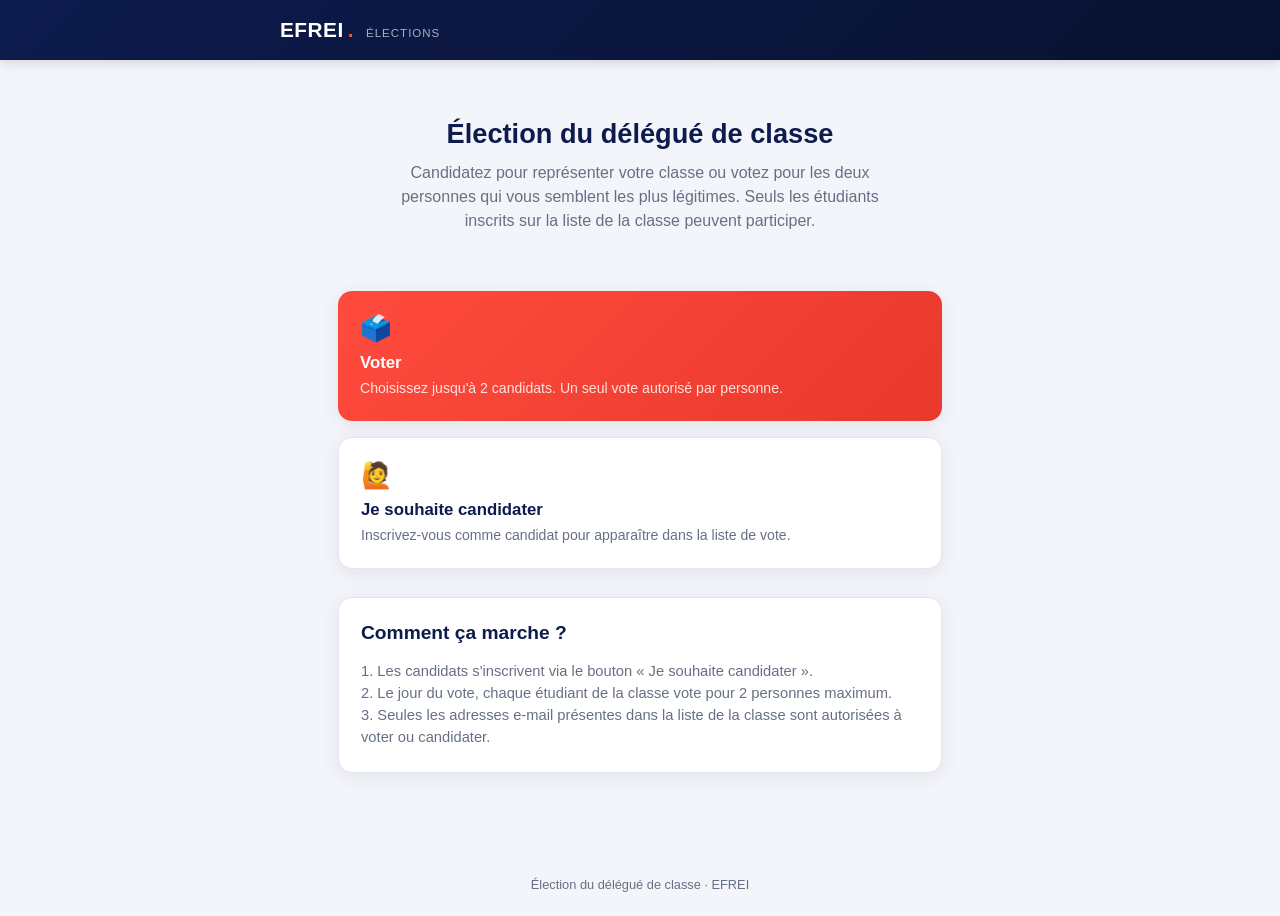
==== index.html @ b3f7b699 "Site de vote pour l'élection du délégué EFREI Site statique (candidature + vote) avec vérification d" ====
<!DOCTYPE html>
<html lang="fr">
<head>
  <meta charset="UTF-8" />
  <meta name="viewport" content="width=device-width, initial-scale=1.0, maximum-scale=1" />
  <title>Élection du délégué — EFREI</title>
  <meta name="description" content="Votez ou candidatez pour l'élection du délégué de classe EFREI." />
  <link rel="stylesheet" href="style.css" />
</head>
<body>
  <header class="site-header">
    <div class="header-inner">
      <span class="brand">
        <span>EFREI</span><span class="brand-mark">.</span>
        <span class="brand-sub">Élections</span>
      </span>
    </div>
  </header>

  <main>
    <section class="hero">
      <h1>Élection du délégué de classe</h1>
      <p>
        Candidatez pour représenter votre classe ou votez pour les deux
        personnes qui vous semblent les plus légitimes. Seuls les étudiants
        inscrits sur la liste de la classe peuvent participer.
      </p>
    </section>

    <div class="action-grid">
      <a class="action-card primary" href="voter.html">
        <span class="icon">🗳️</span>
        <h3>Voter</h3>
        <p>Choisissez jusqu'à 2 candidats. Un seul vote autorisé par personne.</p>
      </a>

      <a class="action-card" href="candidater.html">
        <span class="icon">🙋</span>
        <h3>Je souhaite candidater</h3>
        <p>Inscrivez-vous comme candidat pour apparaître dans la liste de vote.</p>
      </a>
    </div>

    <div class="card" style="margin-top: 28px;">
      <h2>Comment ça marche ?</h2>
      <p class="card-desc" style="margin-bottom:0;">
        1. Les candidats s'inscrivent via le bouton « Je souhaite candidater ».<br />
        2. Le jour du vote, chaque étudiant de la classe vote pour 2 personnes maximum.<br />
        3. Seules les adresses e-mail présentes dans la liste de la classe sont autorisées à voter ou candidater.
      </p>
    </div>
  </main>

  <footer class="site-footer">
    Élection du délégué de classe · EFREI
  </footer>
</body>
</html>
---- style.css ----
:root {
  --navy: #0d1b4d;
  --navy-dark: #081230;
  --navy-light: #16295f;
  --accent: #ff4b3e;
  --accent-dark: #e8392c;
  --bg: #f4f5fa;
  --card-bg: #ffffff;
  --text: #16192b;
  --text-muted: #667085;
  --border: #e4e6ef;
  --success: #1e9e6b;
  --success-bg: #e8f8f1;
  --error: #d92d20;
  --error-bg: #fdecea;
  --radius: 14px;
  --radius-sm: 8px;
  --shadow: 0 4px 20px rgba(13, 27, 77, 0.08);
}

* {
  box-sizing: border-box;
}

html, body {
  margin: 0;
  padding: 0;
}

body {
  font-family: "Segoe UI", -apple-system, BlinkMacSystemFont, Roboto, Helvetica, Arial, sans-serif;
  background: var(--bg);
  color: var(--text);
  min-height: 100vh;
  display: flex;
  flex-direction: column;
}

a {
  color: inherit;
}

/* Header */
.site-header {
  background: linear-gradient(135deg, var(--navy) 0%, var(--navy-dark) 100%);
  color: #fff;
  padding: 18px 20px;
  position: sticky;
  top: 0;
  z-index: 10;
  box-shadow: 0 2px 12px rgba(0, 0, 0, 0.15);
}

.header-inner {
  max-width: 720px;
  margin: 0 auto;
  display: flex;
  align-items: center;
  justify-content: space-between;
  gap: 12px;
}

.brand {
  display: flex;
  align-items: baseline;
  gap: 4px;
  text-decoration: none;
  color: #fff;
  font-weight: 800;
  font-size: 1.3rem;
  letter-spacing: 0.5px;
}

.brand .brand-mark {
  color: var(--accent);
}

.brand .brand-sub {
  font-weight: 400;
  font-size: 0.72rem;
  color: rgba(255, 255, 255, 0.65);
  letter-spacing: 1px;
  text-transform: uppercase;
  margin-left: 8px;
}

/* Layout */
main {
  flex: 1;
  width: 100%;
  max-width: 640px;
  margin: 0 auto;
  padding: 28px 18px 60px;
}

.site-footer {
  text-align: center;
  padding: 24px 18px;
  color: var(--text-muted);
  font-size: 0.8rem;
}

/* Hero */
.hero {
  text-align: center;
  padding: 28px 0 8px;
}

.hero h1 {
  font-size: 1.7rem;
  margin: 0 0 10px;
  color: var(--navy);
  line-height: 1.3;
}

.hero p {
  color: var(--text-muted);
  font-size: 1rem;
  max-width: 480px;
  margin: 0 auto 26px;
  line-height: 1.5;
}

/* Cards */
.card {
  background: var(--card-bg);
  border-radius: var(--radius);
  box-shadow: var(--shadow);
  padding: 24px 22px;
  margin-bottom: 20px;
  border: 1px solid var(--border);
}

.card h2 {
  margin-top: 0;
  font-size: 1.2rem;
  color: var(--navy);
}

.card-desc {
  color: var(--text-muted);
  font-size: 0.92rem;
  margin-bottom: 18px;
  line-height: 1.5;
}

/* Action grid on homepage */
.action-grid {
  display: flex;
  flex-direction: column;
  gap: 16px;
  margin-top: 24px;
}

.action-card {
  display: block;
  background: var(--card-bg);
  border: 1px solid var(--border);
  border-radius: var(--radius);
  padding: 22px;
  text-decoration: none;
  box-shadow: var(--shadow);
  transition: transform 0.15s ease, box-shadow 0.15s ease;
}

.action-card:active {
  transform: scale(0.98);
}

.action-card .icon {
  font-size: 1.6rem;
  margin-bottom: 10px;
  display: block;
}

.action-card h3 {
  margin: 0 0 6px;
  color: var(--navy);
  font-size: 1.05rem;
}

.action-card p {
  margin: 0;
  color: var(--text-muted);
  font-size: 0.88rem;
  line-height: 1.4;
}

.action-card.primary {
  border: none;
  background: linear-gradient(135deg, var(--accent) 0%, var(--accent-dark) 100%);
}

.action-card.primary h3,
.action-card.primary p {
  color: #fff;
}

.action-card.primary p {
  color: rgba(255, 255, 255, 0.85);
}

/* Forms */
label {
  display: block;
  font-weight: 600;
  font-size: 0.88rem;
  margin-bottom: 6px;
  color: var(--navy);
}

input[type="text"],
input[type="email"],
textarea {
  width: 100%;
  padding: 13px 14px;
  border: 1.5px solid var(--border);
  border-radius: var(--radius-sm);
  font-size: 1rem;
  font-family: inherit;
  background: #fbfbfe;
  transition: border-color 0.15s ease;
}

input[type="text"]:focus,
input[type="email"]:focus,
textarea:focus {
  outline: none;
  border-color: var(--navy);
  background: #fff;
}

.field {
  margin-bottom: 18px;
}

.hint {
  font-size: 0.78rem;
  color: var(--text-muted);
  margin-top: 5px;
}

button.btn,
a.btn {
  display: inline-flex;
  align-items: center;
  justify-content: center;
  width: 100%;
  padding: 14px 18px;
  border: none;
  border-radius: var(--radius-sm);
  background: var(--navy);
  color: #fff;
  font-size: 1rem;
  font-weight: 700;
  cursor: pointer;
  text-decoration: none;
  transition: background 0.15s ease, transform 0.1s ease;
  -webkit-tap-highlight-color: transparent;
}

button.btn:active,
a.btn:active {
  transform: scale(0.98);
}

button.btn:disabled {
  background: #b7bcd6;
  cursor: not-allowed;
}

button.btn.accent {
  background: var(--accent);
}

button.btn.ghost {
  background: transparent;
  color: var(--navy);
  border: 1.5px solid var(--border);
}

/* Messages */
.msg {
  border-radius: var(--radius-sm);
  padding: 13px 15px;
  font-size: 0.9rem;
  margin-bottom: 16px;
  line-height: 1.4;
}

.msg.error {
  background: var(--error-bg);
  color: var(--error);
  border: 1px solid rgba(217, 45, 32, 0.25);
}

.msg.success {
  background: var(--success-bg);
  color: var(--success);
  border: 1px solid rgba(30, 158, 107, 0.25);
}

.msg.info {
  background: #eef1fb;
  color: var(--navy);
  border: 1px solid rgba(13, 27, 77, 0.12);
}

/* Candidate list */
.candidate-list {
  display: flex;
  flex-direction: column;
  gap: 10px;
  margin-bottom: 20px;
}

.candidate-option {
  display: flex;
  align-items: center;
  gap: 12px;
  padding: 14px 16px;
  border: 1.5px solid var(--border);
  border-radius: var(--radius-sm);
  cursor: pointer;
  background: #fbfbfe;
  transition: border-color 0.15s ease, background 0.15s ease;
}

.candidate-option.selected {
  border-color: var(--accent);
  background: #fff5f4;
}

.candidate-option.disabled {
  opacity: 0.45;
  cursor: not-allowed;
}

.candidate-option input[type="checkbox"] {
  width: 20px;
  height: 20px;
  accent-color: var(--accent);
  flex-shrink: 0;
}

.candidate-option .cname {
  font-weight: 600;
  font-size: 0.96rem;
}

.candidate-option .cemail {
  font-size: 0.78rem;
  color: var(--text-muted);
  display: block;
}

.counter {
  text-align: center;
  font-size: 0.85rem;
  color: var(--text-muted);
  margin-bottom: 14px;
}

.counter strong {
  color: var(--navy);
}

.spinner {
  display: inline-block;
  width: 16px;
  height: 16px;
  border: 2px solid rgba(255, 255, 255, 0.4);
  border-top-color: #fff;
  border-radius: 50%;
  animation: spin 0.7s linear infinite;
  margin-right: 8px;
  vertical-align: middle;
}

@keyframes spin {
  to {
    transform: rotate(360deg);
  }
}

.empty-state {
  text-align: center;
  color: var(--text-muted);
  padding: 30px 10px;
  font-size: 0.9rem;
}

.steps-back {
  display: inline-block;
  margin-bottom: 16px;
  font-size: 0.85rem;
  color: var(--text-muted);
  text-decoration: none;
}

.steps-back:hover {
  color: var(--navy);
}

@media (max-width: 420px) {
  .hero h1 {
    font-size: 1.4rem;
  }
  .card {
    padding: 20px 16px;
  }
}
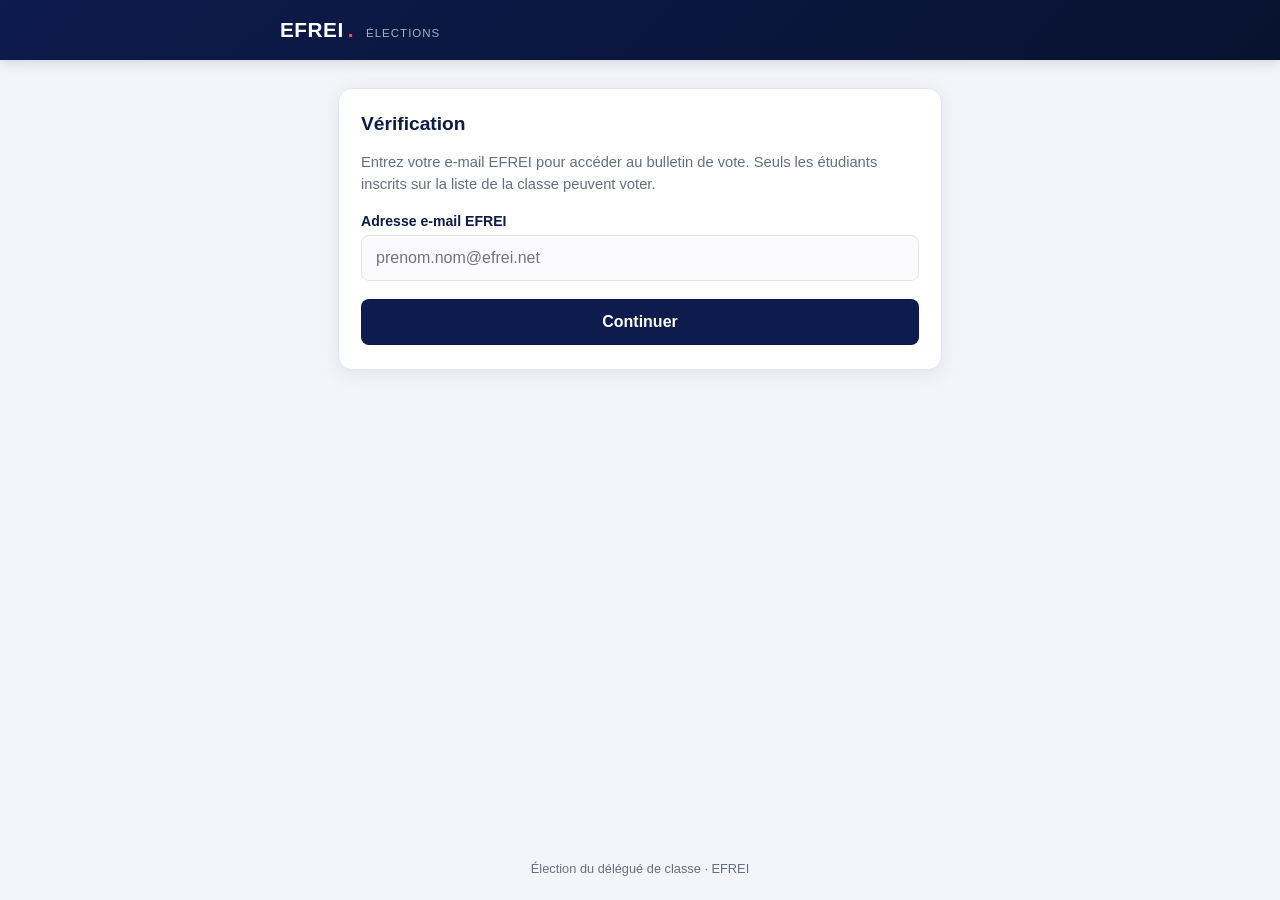
==== commit a8c52733: "Fusionne la vérification e-mail et le bulletin de vote sur une seule page L'e-mail est désormais dem" ====
--- a/index.html
+++ b/index.html
@@ -4,7 +4,7 @@
   <meta charset="UTF-8" />
   <meta name="viewport" content="width=device-width, initial-scale=1.0, maximum-scale=1" />
   <title>Élection du délégué — EFREI</title>
-  <meta name="description" content="Votez ou candidatez pour l'élection du délégué de classe EFREI." />
+  <meta name="description" content="Votez pour l'élection du délégué de classe EFREI." />
   <link rel="stylesheet" href="style.css" />
 </head>
 <body>
@@ -18,41 +18,173 @@
   </header>
 
   <main>
-    <section class="hero">
-      <h1>Élection du délégué de classe</h1>
-      <p>
-        Candidatez pour représenter votre classe ou votez pour les deux
-        personnes qui vous semblent les plus légitimes. Seuls les étudiants
-        inscrits sur la liste de la classe peuvent participer.
+    <!-- Step 1: email -->
+    <div class="card" id="step-email">
+      <h2>Vérification</h2>
+      <p class="card-desc">
+        Entrez votre e-mail EFREI pour accéder au bulletin de vote. Seuls
+        les étudiants inscrits sur la liste de la classe peuvent voter.
       </p>
-    </section>
 
-    <div class="action-grid">
-      <a class="action-card primary" href="voter.html">
-        <span class="icon">🗳️</span>
-        <h3>Voter</h3>
-        <p>Choisissez jusqu'à 2 candidats. Un seul vote autorisé par personne.</p>
-      </a>
+      <div id="msg-email" class="msg" hidden></div>
 
-      <a class="action-card" href="candidater.html">
-        <span class="icon">🙋</span>
-        <h3>Je souhaite candidater</h3>
-        <p>Inscrivez-vous comme candidat pour apparaître dans la liste de vote.</p>
-      </a>
+      <form id="email-form">
+        <div class="field">
+          <label for="voter-email">Adresse e-mail EFREI</label>
+          <input type="email" id="voter-email" required autocomplete="email" placeholder="prenom.nom@efrei.net" />
+        </div>
+        <button type="submit" class="btn" id="check-btn" data-label="Continuer">Continuer</button>
+      </form>
     </div>
 
-    <div class="card" style="margin-top: 28px;">
-      <h2>Comment ça marche ?</h2>
-      <p class="card-desc" style="margin-bottom:0;">
-        1. Les candidats s'inscrivent via le bouton « Je souhaite candidater ».<br />
-        2. Le jour du vote, chaque étudiant de la classe vote pour 2 personnes maximum.<br />
-        3. Seules les adresses e-mail présentes dans la liste de la classe sont autorisées à voter ou candidater.
-      </p>
+    <!-- Step 2: ballot -->
+    <div class="card" id="step-ballot" hidden>
+      <h2>Votre bulletin</h2>
+      <p class="card-desc">Sélectionnez jusqu'à 2 candidats.</p>
+
+      <div id="msg-ballot" class="msg" hidden></div>
+
+      <div class="counter">
+        <strong id="selected-count">0</strong> / 2 candidat(s) sélectionné(s)
+      </div>
+
+      <div id="candidate-list" class="candidate-list"></div>
+
+      <button type="button" class="btn accent" id="vote-btn" data-label="Valider mon vote" disabled>
+        Valider mon vote
+      </button>
+
+      <div class="candidater-cta">
+        <a class="btn-link-small" href="candidater.html">Je souhaite candidater</a>
+      </div>
+    </div>
+
+    <!-- Step 3: confirmation -->
+    <div class="card" id="step-done" hidden>
+      <h2>Merci !</h2>
+      <p class="card-desc" style="margin-bottom:0;">Votre vote a bien été enregistré.</p>
     </div>
   </main>
 
   <footer class="site-footer">
     Élection du délégué de classe · EFREI
   </footer>
+
+  <script src="config.js"></script>
+  <script src="script.js"></script>
+  <script>
+    const stepEmail = document.getElementById("step-email");
+    const stepBallot = document.getElementById("step-ballot");
+    const stepDone = document.getElementById("step-done");
+
+    const emailForm = document.getElementById("email-form");
+    const msgEmail = document.getElementById("msg-email");
+    const checkBtn = document.getElementById("check-btn");
+
+    const msgBallot = document.getElementById("msg-ballot");
+    const candidateListEl = document.getElementById("candidate-list");
+    const selectedCountEl = document.getElementById("selected-count");
+    const voteBtn = document.getElementById("vote-btn");
+
+    let currentEmail = "";
+    let selected = [];
+
+    emailForm.addEventListener("submit", async (e) => {
+      e.preventDefault();
+      hideMsg(msgEmail);
+
+      const email = normalizeEmail(document.getElementById("voter-email").value);
+      if (!isEfreiEmail(email)) {
+        showMsg(msgEmail, "Adresse e-mail invalide.", "error");
+        return;
+      }
+
+      setLoading(checkBtn, true, "Vérification...");
+      try {
+        const voters = await loadVoters();
+        if (!voters.has(email)) {
+          showMsg(
+            msgEmail,
+            "Cette adresse e-mail n'est pas inscrite sur la liste de la classe. Vous ne pouvez pas voter.",
+            "error"
+          );
+          return;
+        }
+
+        const res = await callBackend("candidates", {}, "GET");
+        const candidates = res.candidates || [];
+
+        if (candidates.length === 0) {
+          candidateListEl.innerHTML =
+            '<div class="empty-state">Aucun candidat n\'est inscrit pour le moment.</div>';
+        } else {
+          candidateListEl.innerHTML = candidates
+            .map(
+              (c, i) => `
+              <label class="candidate-option" data-email="${c.email}" id="opt-${i}">
+                <input type="checkbox" value="${c.email}" data-name="${c.name}" />
+                <span>
+                  <span class="cname">${c.name}</span>
+                  <span class="cemail">${c.email}</span>
+                </span>
+              </label>`
+            )
+            .join("");
+
+          candidateListEl.querySelectorAll('input[type="checkbox"]').forEach((cb) => {
+            cb.addEventListener("change", onSelectionChange);
+          });
+        }
+
+        currentEmail = email;
+        stepEmail.hidden = true;
+        stepBallot.hidden = false;
+      } catch (err) {
+        showMsg(msgEmail, err.message, "error");
+      } finally {
+        setLoading(checkBtn, false);
+      }
+    });
+
+    function onSelectionChange() {
+      const checked = Array.from(
+        candidateListEl.querySelectorAll('input[type="checkbox"]:checked')
+      );
+      selected = checked.map((cb) => cb.value);
+      selectedCountEl.textContent = selected.length;
+
+      candidateListEl.querySelectorAll(".candidate-option").forEach((opt) => {
+        const cb = opt.querySelector('input[type="checkbox"]');
+        opt.classList.toggle("selected", cb.checked);
+        if (selected.length >= CONFIG.MAX_VOTES && !cb.checked) {
+          cb.disabled = true;
+          opt.classList.add("disabled");
+        } else {
+          cb.disabled = false;
+          opt.classList.remove("disabled");
+        }
+      });
+
+      voteBtn.disabled = selected.length === 0;
+    }
+
+    voteBtn.addEventListener("click", async () => {
+      hideMsg(msgBallot);
+      if (selected.length === 0) return;
+
+      setLoading(voteBtn, true, "Envoi...");
+      try {
+        await callBackend("vote", {
+          email: currentEmail,
+          candidates: selected,
+        });
+        stepBallot.hidden = true;
+        stepDone.hidden = false;
+      } catch (err) {
+        showMsg(msgBallot, err.message, "error");
+        setLoading(voteBtn, false);
+      }
+    });
+  </script>
 </body>
 </html>
--- a/style.css
+++ b/style.css
@@ -279,6 +279,30 @@
   border: 1.5px solid var(--border);
 }
 
+/* Secondary "candidater" call-to-action under the ballot */
+.candidater-cta {
+  text-align: center;
+  margin-top: 18px;
+}
+
+.btn-link-small {
+  display: inline-block;
+  padding: 9px 16px;
+  border-radius: var(--radius-sm);
+  border: 1.5px solid var(--border);
+  color: var(--text-muted);
+  font-size: 0.82rem;
+  font-weight: 600;
+  text-decoration: none;
+  transition: border-color 0.15s ease, color 0.15s ease;
+}
+
+.btn-link-small:hover,
+.btn-link-small:active {
+  border-color: var(--navy);
+  color: var(--navy);
+}
+
 /* Messages */
 .msg {
   border-radius: var(--radius-sm);
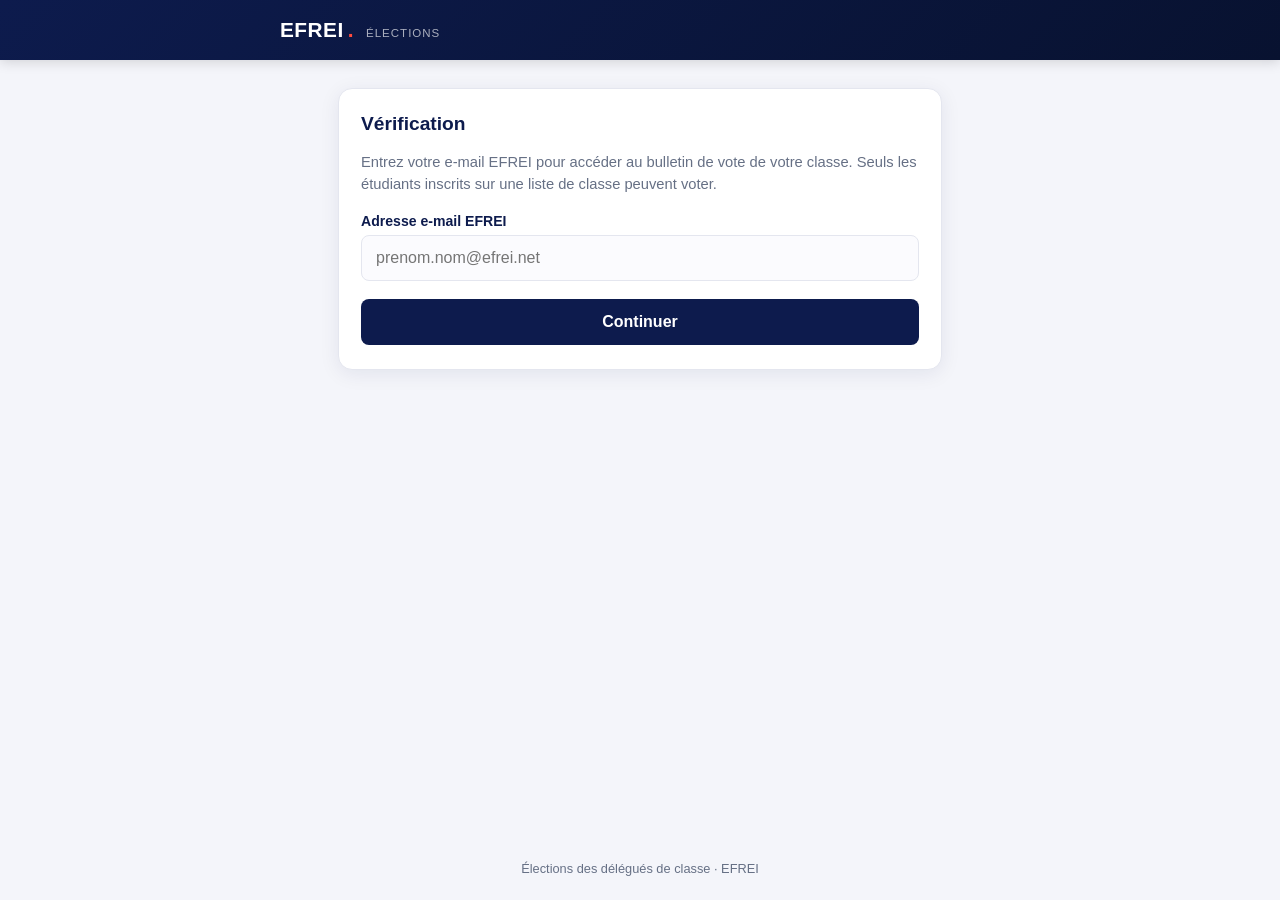
==== commit 6cb5d9e6: "Support multi-classe : détection automatique via onglets Voters - <Classe> Remplace la liste d'élect" ====
--- a/index.html
+++ b/index.html
@@ -3,8 +3,8 @@
 <head>
   <meta charset="UTF-8" />
   <meta name="viewport" content="width=device-width, initial-scale=1.0, maximum-scale=1" />
-  <title>Élection du délégué — EFREI</title>
-  <meta name="description" content="Votez pour l'élection du délégué de classe EFREI." />
+  <title>Élections des délégués — EFREI</title>
+  <meta name="description" content="Votez pour l'élection du délégué de votre classe EFREI." />
   <link rel="stylesheet" href="style.css" />
 </head>
 <body>
@@ -22,8 +22,9 @@
     <div class="card" id="step-email">
       <h2>Vérification</h2>
       <p class="card-desc">
-        Entrez votre e-mail EFREI pour accéder au bulletin de vote. Seuls
-        les étudiants inscrits sur la liste de la classe peuvent voter.
+        Entrez votre e-mail EFREI pour accéder au bulletin de vote de votre
+        classe. Seuls les étudiants inscrits sur une liste de classe
+        peuvent voter.
       </p>
 
       <div id="msg-email" class="msg" hidden></div>
@@ -39,8 +40,8 @@
 
     <!-- Step 2: ballot -->
     <div class="card" id="step-ballot" hidden>
-      <h2>Votre bulletin</h2>
-      <p class="card-desc">Sélectionnez jusqu'à 2 candidats.</p>
+      <h2>Votre bulletin <span id="ballot-class" class="class-tag"></span></h2>
+      <p class="card-desc">Sélectionnez exactement 2 candidats.</p>
 
       <div id="msg-ballot" class="msg" hidden></div>
 
@@ -55,19 +56,19 @@
       </button>
 
       <div class="candidater-cta">
-        <a class="btn-link-small" href="candidater.html">Je souhaite candidater</a>
+        <a class="btn-link-small" id="candidater-link" href="candidater.html">Je souhaite candidater</a>
       </div>
     </div>
 
     <!-- Step 3: confirmation -->
     <div class="card" id="step-done" hidden>
       <h2>Merci !</h2>
-      <p class="card-desc" style="margin-bottom:0;">Votre vote a bien été enregistré.</p>
+      <p class="card-desc" style="margin-bottom:0;" id="done-msg">Votre vote a bien été enregistré.</p>
     </div>
   </main>
 
   <footer class="site-footer">
-    Élection du délégué de classe · EFREI
+    Élections des délégués de classe · EFREI
   </footer>
 
   <script src="config.js"></script>
@@ -85,8 +86,11 @@
     const candidateListEl = document.getElementById("candidate-list");
     const selectedCountEl = document.getElementById("selected-count");
     const voteBtn = document.getElementById("vote-btn");
+    const candidaterLink = document.getElementById("candidater-link");
+    const ballotClassEl = document.getElementById("ballot-class");
 
     let currentEmail = "";
+    let currentClass = "";
     let selected = [];
 
     emailForm.addEventListener("submit", async (e) => {
@@ -101,17 +105,9 @@
 
       setLoading(checkBtn, true, "Vérification...");
       try {
-        const voters = await loadVoters();
-        if (!voters.has(email)) {
-          showMsg(
-            msgEmail,
-            "Cette adresse e-mail n'est pas inscrite sur la liste de la classe. Vous ne pouvez pas voter.",
-            "error"
-          );
-          return;
-        }
+        const cls = await identifyClass(email);
 
-        const res = await callBackend("candidates", {}, "GET");
+        const res = await callBackend("candidates", { class: cls }, "GET");
         const candidates = res.candidates || [];
 
         if (candidates.length === 0) {
@@ -137,6 +133,9 @@
         }
 
         currentEmail = email;
+        currentClass = cls;
+        ballotClassEl.textContent = cls;
+        candidaterLink.href = `candidater.html?email=${encodeURIComponent(email)}`;
         stepEmail.hidden = true;
         stepBallot.hidden = false;
       } catch (err) {
@@ -165,7 +164,7 @@
         }
       });
 
-      voteBtn.disabled = selected.length === 0;
+      voteBtn.disabled = selected.length !== CONFIG.MAX_VOTES;
     }
 
     voteBtn.addEventListener("click", async () => {
@@ -178,6 +177,8 @@
           email: currentEmail,
           candidates: selected,
         });
+        document.getElementById("done-msg").textContent =
+          `Votre vote pour la classe ${currentClass} a bien été enregistré.`;
         stepBallot.hidden = true;
         stepDone.hidden = false;
       } catch (err) {
--- a/style.css
+++ b/style.css
@@ -230,6 +230,11 @@
   background: #fff;
 }
 
+input[readonly] {
+  background: #eef1fb;
+  color: var(--text-muted);
+}
+
 .field {
   margin-bottom: 18px;
 }
@@ -279,6 +284,20 @@
   border: 1.5px solid var(--border);
 }
 
+.class-tag {
+  display: inline-block;
+  font-size: 0.72rem;
+  font-weight: 700;
+  color: var(--accent-dark);
+  background: #fff0ee;
+  border-radius: 999px;
+  padding: 3px 10px;
+  vertical-align: middle;
+  margin-left: 6px;
+  text-transform: uppercase;
+  letter-spacing: 0.4px;
+}
+
 /* Secondary "candidater" call-to-action under the ballot */
 .candidater-cta {
   text-align: center;
